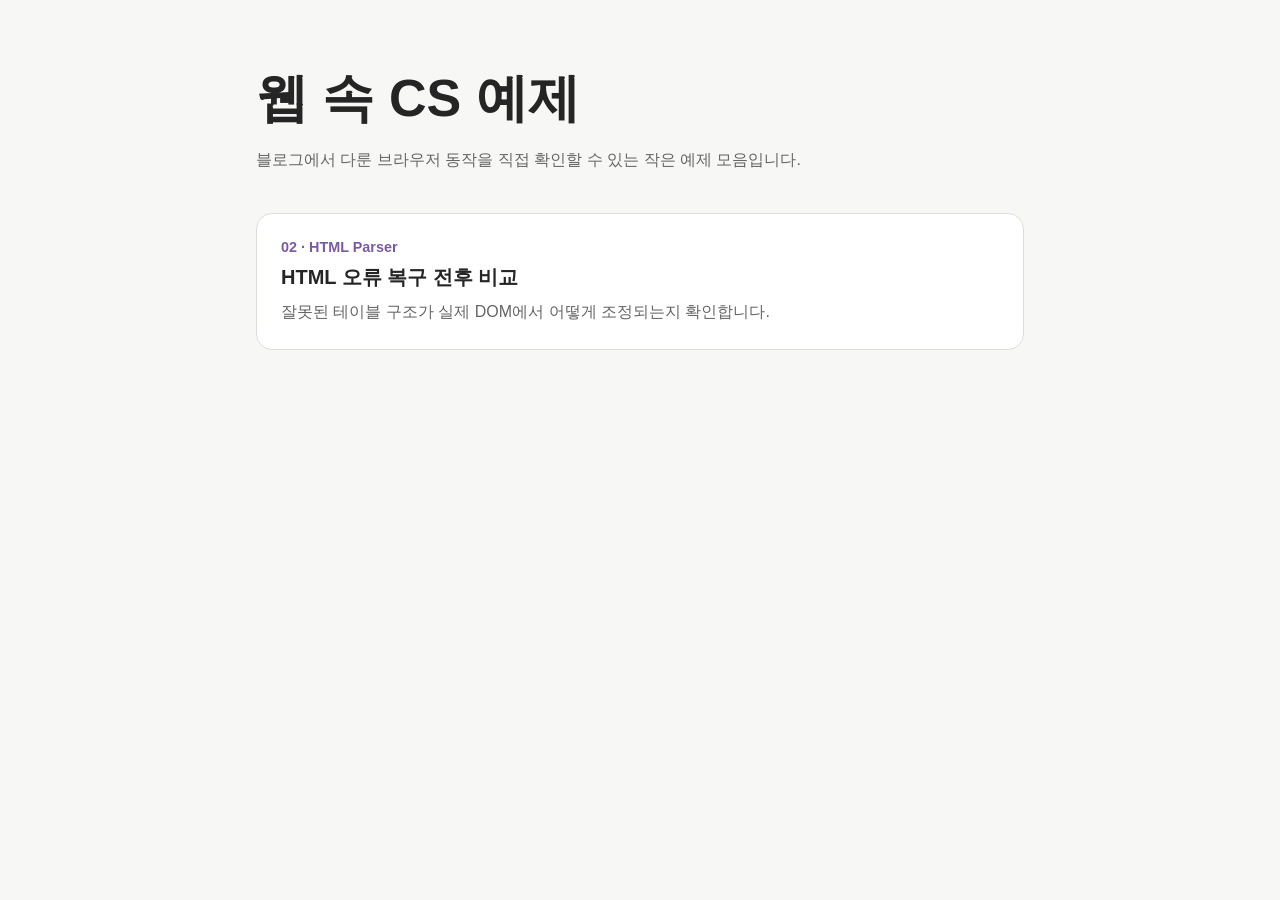
==== index.html @ 2e4b2f28 "feat: HTML 파서 오류 복구 예제 추가" ====
<!doctype html>
<html lang="ko">
  <head>
    <meta charset="UTF-8" />
    <meta name="viewport" content="width=device-width, initial-scale=1.0" />
    <title>웹 속 CS 예제</title>
    <style>
      * { box-sizing: border-box; }
      body {
        margin: 0;
        min-height: 100vh;
        padding: 4rem 1.5rem;
        background: #f7f7f5;
        color: #252525;
        font-family: Pretendard, "Apple SD Gothic Neo", sans-serif;
      }
      main { width: min(48rem, 100%); margin: 0 auto; }
      h1 { margin: 0 0 0.75rem; font-size: clamp(2rem, 6vw, 3.25rem); }
      .description { margin: 0 0 2.5rem; color: #666; line-height: 1.7; }
      .example {
        display: block;
        padding: 1.5rem;
        border: 1px solid #deded9;
        border-radius: 1rem;
        background: #fff;
        color: inherit;
        text-decoration: none;
        transition: transform 0.2s ease, box-shadow 0.2s ease;
      }
      .example:hover {
        transform: translateY(-0.2rem);
        box-shadow: 0 0.8rem 2rem rgb(0 0 0 / 8%);
      }
      .number { color: #7a5aa6; font-size: 0.9rem; font-weight: 700; }
      h2 { margin: 0.5rem 0; font-size: 1.25rem; }
      .example p { margin: 0; color: #666; line-height: 1.6; }
    </style>
  </head>
  <body>
    <main>
      <h1>웹 속 CS 예제</h1>
      <p class="description">블로그에서 다룬 브라우저 동작을 직접 확인할 수 있는 작은 예제 모음입니다.</p>

      <a class="example" href="./02-html-parser/error-recovery/">
        <span class="number">02 · HTML Parser</span>
        <h2>HTML 오류 복구 전후 비교</h2>
        <p>잘못된 테이블 구조가 실제 DOM에서 어떻게 조정되는지 확인합니다.</p>
      </a>
    </main>
  </body>
</html>
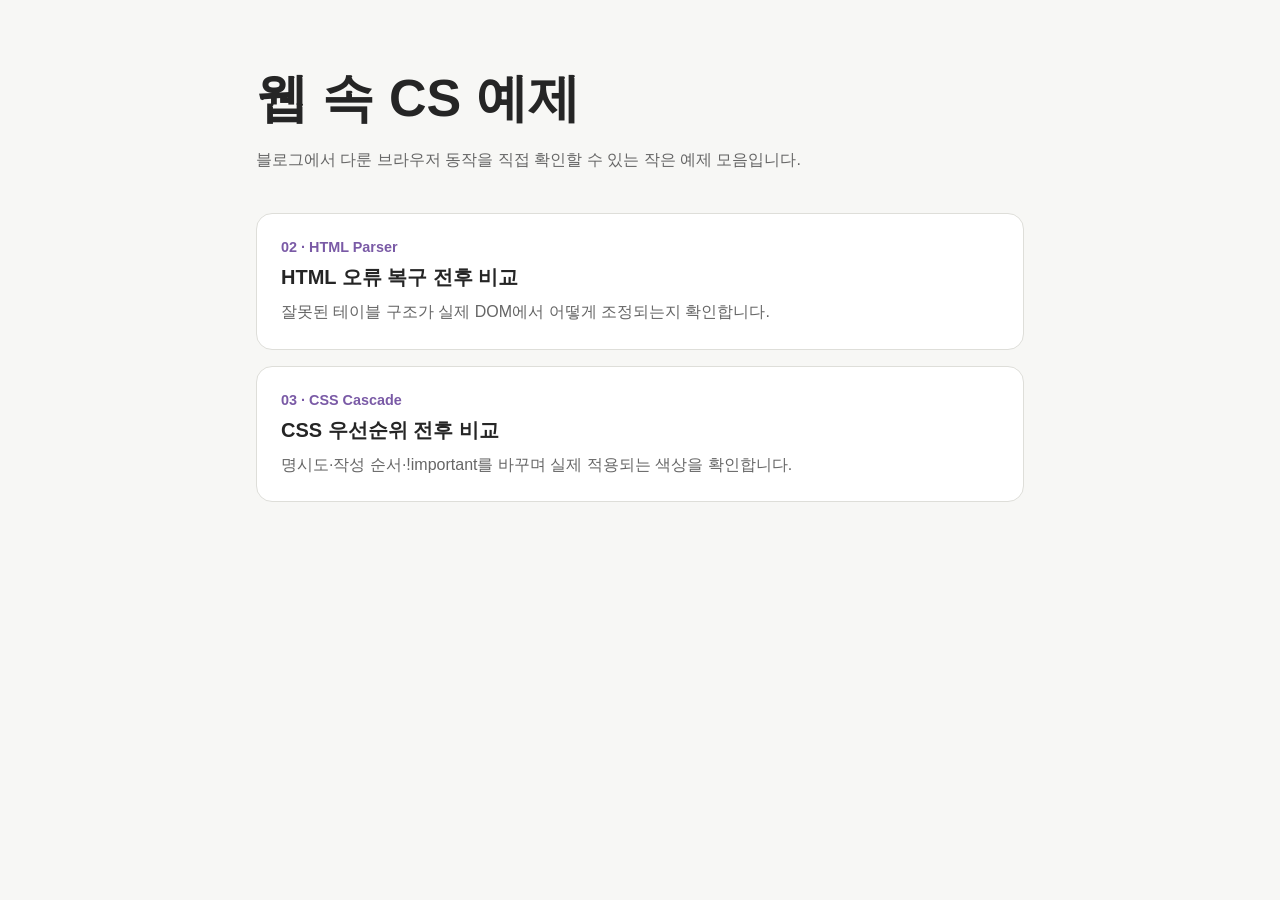
==== commit b63e7a31: "feat: CSS 캐스케이드 비교 예제 추가" ====
--- a/index.html
+++ b/index.html
@@ -31,6 +31,7 @@
         transform: translateY(-0.2rem);
         box-shadow: 0 0.8rem 2rem rgb(0 0 0 / 8%);
       }
+      .example + .example { margin-top: 1rem; }
       .number { color: #7a5aa6; font-size: 0.9rem; font-weight: 700; }
       h2 { margin: 0.5rem 0; font-size: 1.25rem; }
       .example p { margin: 0; color: #666; line-height: 1.6; }
@@ -46,6 +47,11 @@
         <h2>HTML 오류 복구 전후 비교</h2>
         <p>잘못된 테이블 구조가 실제 DOM에서 어떻게 조정되는지 확인합니다.</p>
       </a>
+      <a class="example" href="./03-css-cascade/">
+        <span class="number">03 · CSS Cascade</span>
+        <h2>CSS 우선순위 전후 비교</h2>
+        <p>명시도·작성 순서·!important를 바꾸며 실제 적용되는 색상을 확인합니다.</p>
+      </a>
     </main>
   </body>
 </html>
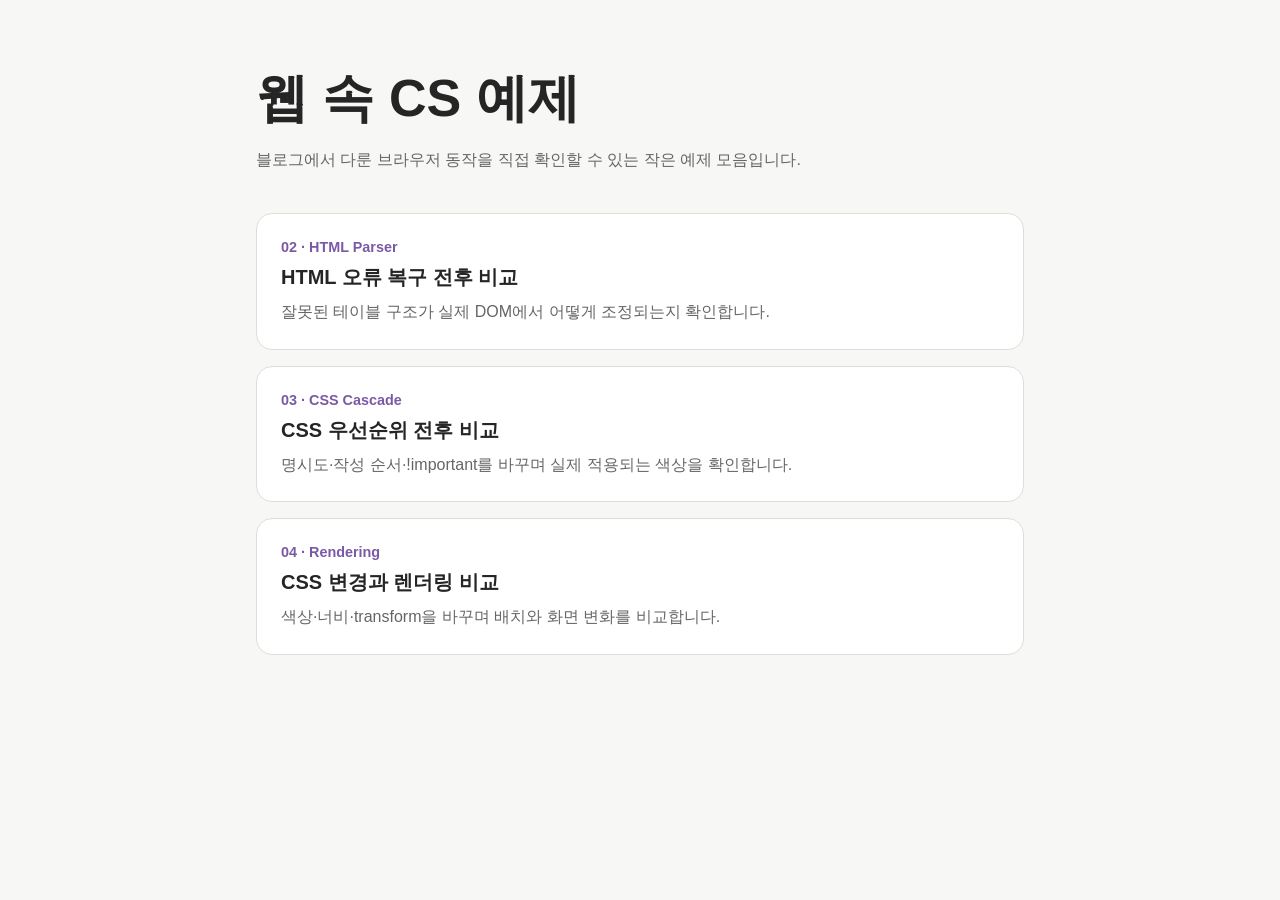
==== commit 6c7423ec: "feat: CSS 변경에 따른 렌더링 비교 예제 추가" ====
--- a/index.html
+++ b/index.html
@@ -52,6 +52,11 @@
         <h2>CSS 우선순위 전후 비교</h2>
         <p>명시도·작성 순서·!important를 바꾸며 실제 적용되는 색상을 확인합니다.</p>
       </a>
+      <a class="example" href="./04-rendering/">
+        <span class="number">04 · Rendering</span>
+        <h2>CSS 변경과 렌더링 비교</h2>
+        <p>색상·너비·transform을 바꾸며 배치와 화면 변화를 비교합니다.</p>
+      </a>
     </main>
   </body>
 </html>
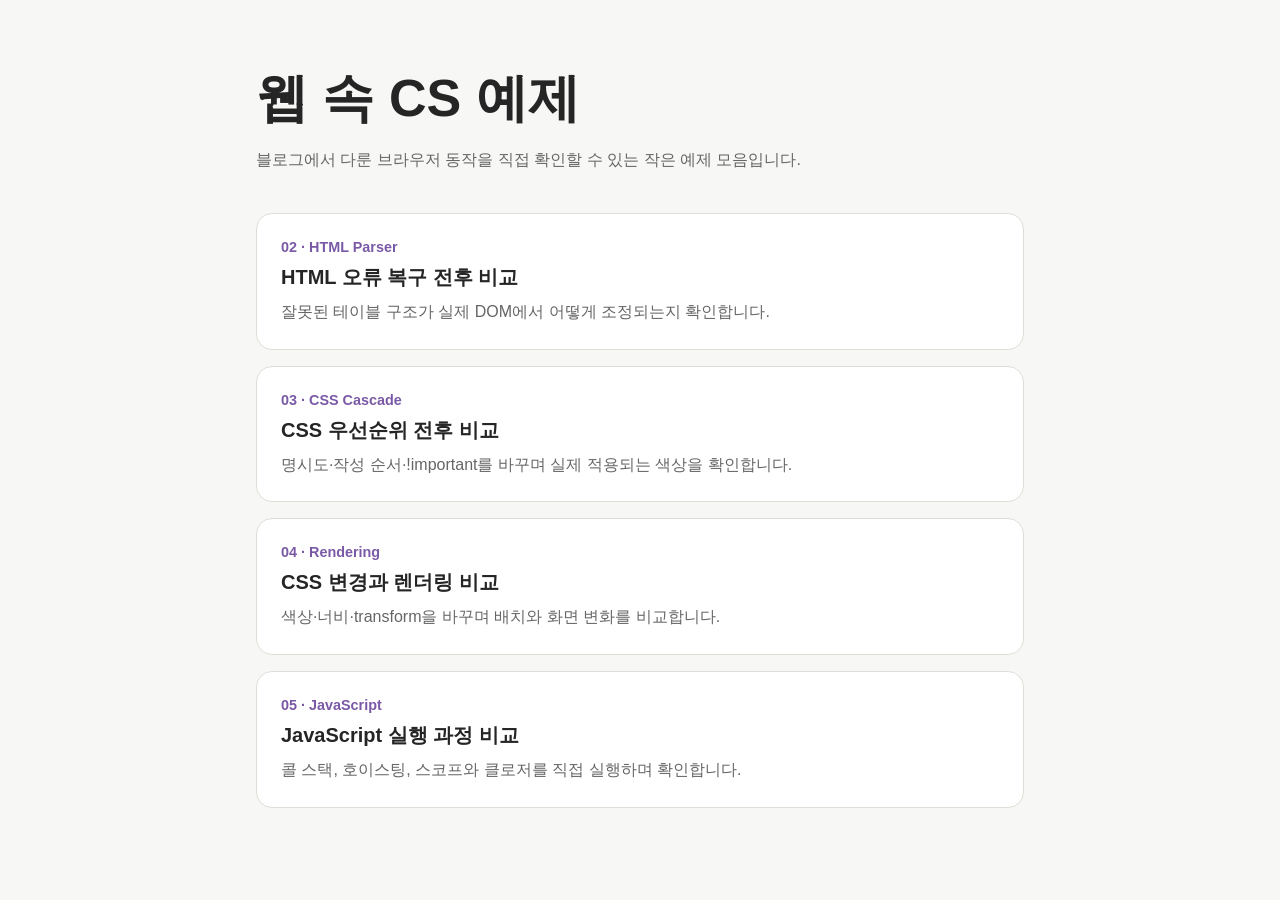
==== commit 2fee66f3: "feat: JavaScript 실행 과정 블로그 예제 추가" ====
--- a/index.html
+++ b/index.html
@@ -57,6 +57,11 @@
         <h2>CSS 변경과 렌더링 비교</h2>
         <p>색상·너비·transform을 바꾸며 배치와 화면 변화를 비교합니다.</p>
       </a>
+      <a class="example" href="./05-javascript-execution/">
+        <span class="number">05 · JavaScript</span>
+        <h2>JavaScript 실행 과정 비교</h2>
+        <p>콜 스택, 호이스팅, 스코프와 클로저를 직접 실행하며 확인합니다.</p>
+      </a>
     </main>
   </body>
 </html>
